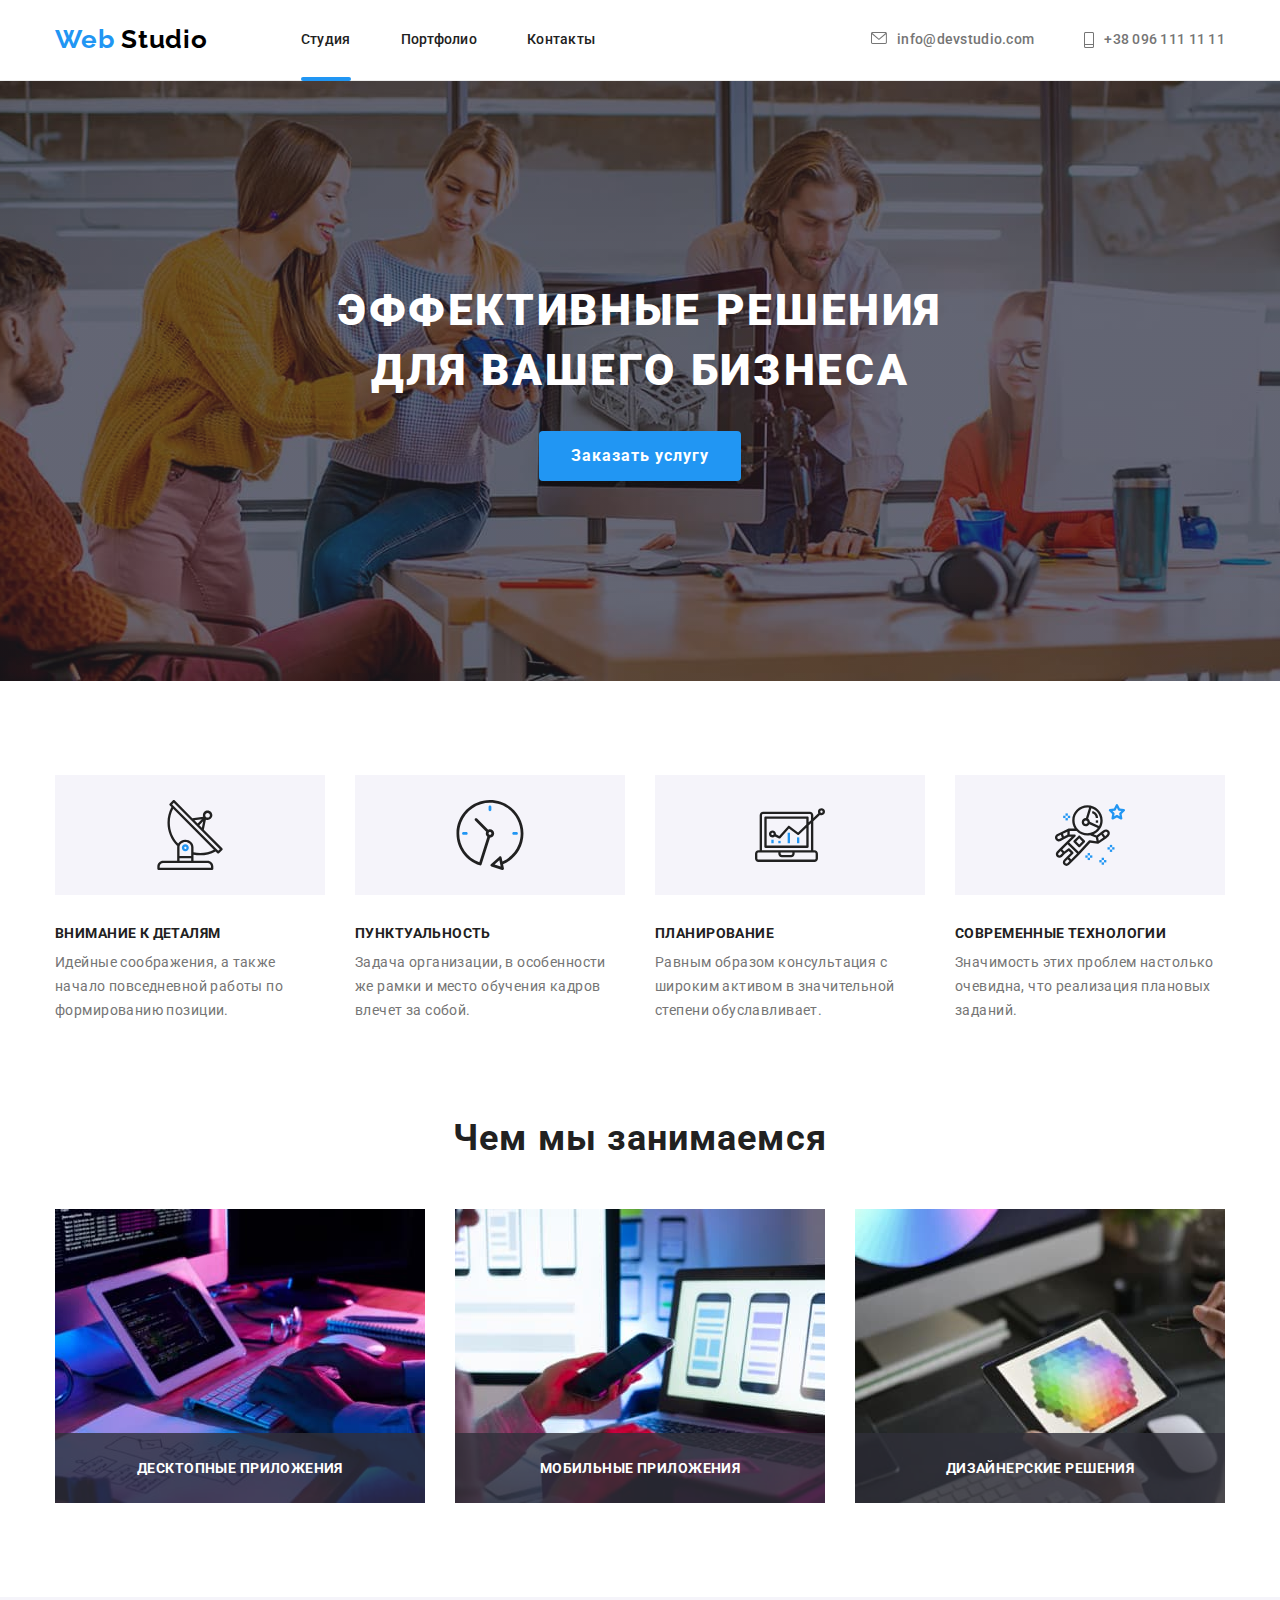
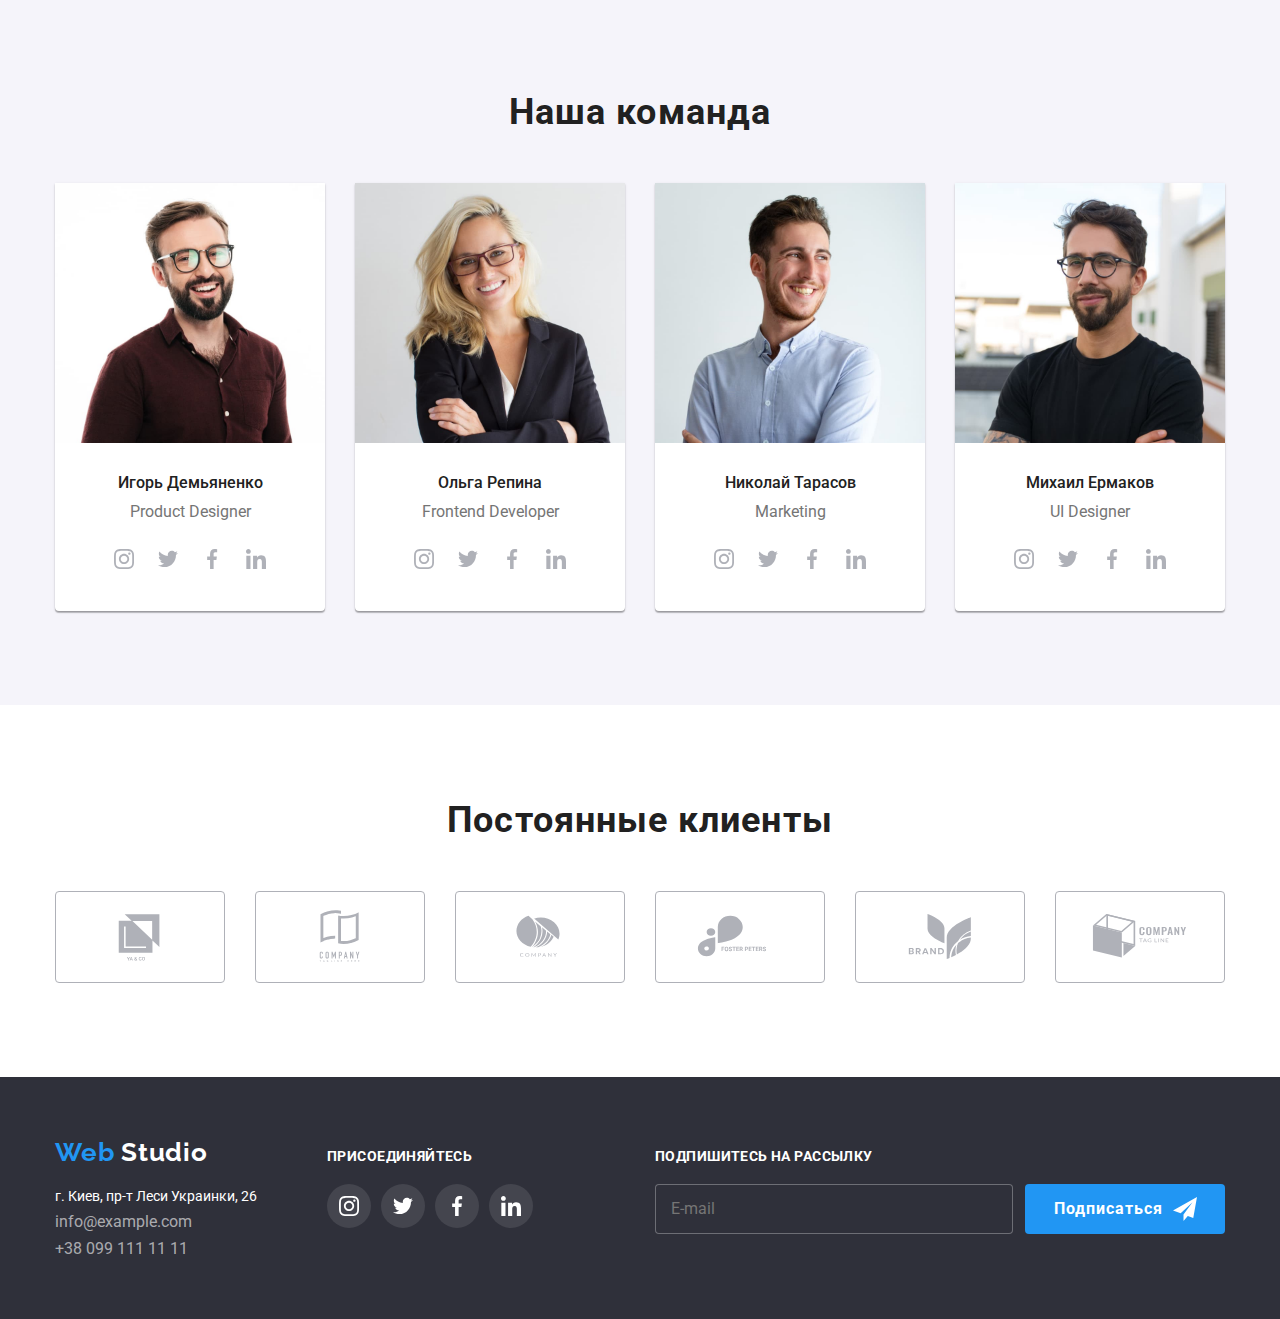
==== index.html @ 34ebeaf6 "Изменяет названия классов по БЕМ" ====
<!DOCTYPE html>
<html lang="ru">
  <head>
    <meta charset="UTF-8" />
    <meta http-equiv="X-UA-Compatible" content="IE=edge" />
    <meta name="viewport" content="width=device-width, initial-scale=1.0" />
    <title>Веб-студия</title>
    <link rel="preconnect" href="https://fonts.gstatic.com" />
    <link
      href="https://fonts.googleapis.com/css2?family=Raleway:wght@700&family=Roboto:wght@400;500;700;900&display=swap"
      rel="stylesheet"
    />
    <link
      rel="stylesheet"
      href="https://cdnjs.cloudflare.com/ajax/libs/modern-normalize/1.0.0/modern-normalize.min.css"
    />

    <link rel="stylesheet" href="./css/style.css" />
  </head>
  <body>
    <!-- --------header---------- -->
    <header class="header-page">
      <div class="header-container container">
        <a href="./index.html" class="link logo header-page__logo">
          <span class="header-page__web">Web</span>
          Studio
        </a>

        <nav class="nav-page">
          <ul class="nav-page__list">
            <li class="nav-page__item">
              <a
                href="./index.html"
                class="link nav-page__link nav-page__link--current link"
              >
                Студия
              </a>
            </li>
            <li class="nav-page__item">
              <a href="./portfolio.html" class="link nav-page__link link">
                Портфолио
              </a>
            </li>
            <li class="nav-page__item">
              <a href="" class="link nav-page__link link">Контакты</a>
            </li>
          </ul>
        </nav>

        <!-- --------header contacts---------=------ -->
        <ul class="contacts-list">
          <li class="contacts-list__item">
            <a
              href="mailto:info@devstudio.com"
              class="link contacts-list__link link"
            >
              <svg class="contacts-list__icon" width="16" height="12">
                <use href="./img/sprite.svg#icon-mail"></use>
              </svg>
              info@devstudio.com
            </a>
          </li>
          <li class="contacts-list__item">
            <a href="tel:+380961111111" class="link contacts-list__link">
              <svg class="contacts-list__icon" width="10" height="16">
                <use href="./img/sprite.svg#icon-phone"></use>
              </svg>
              +38 096 111 11 11
            </a>
          </li>
        </ul>
      </div>
    </header>

    <main>
      <!-------------business solution--------------->

      <section class="overlay-section">
        <div class="overlay-container">
          <h1 class="overlay-title">
            Эффективные решения для вашего бизнеса
          </h1>
          <button data-modal-open type="button" class="overlay-button">
            Заказать услугу
          </button>
        </div>
      </section>

      <!-------------advantage------------------------>
      <section class="advantage-section">
        <div class="container">
          <h2 class="title visually-hidden">Наши особенности</h2>
          <ul class="advantage-list">
            <li class="advantage-list__item">
              <div class="advantage-icon">
                <svg class="advantage-icon__svg">
                  <use href="./img/sprite.svg#icon-antenna"></use>
                </svg>
              </div>
              <h3 class="advantage-list__title">Внимание к деталям</h3>
              <p class="advantage-list__description">
                Идейные соображения, а также начало повседневной работы по
                формированию позиции.
              </p>
            </li>

            <li class="advantage-list__item">
              <div class="advantage-icon">
                <svg class="advantage-icon__svg">
                  <use href="./img/sprite.svg#icon-clock"></use>
                </svg>
              </div>
              <h3 class="advantage-list__title">Пунктуальность</h3>
              <p class="advantage-list__description">
                Задача организации, в особенности же рамки и место обучения
                кадров влечет за собой.
              </p>
            </li>

            <li class="advantage-list__item">
              <div class="advantage-icon">
                <svg class="advantage-icon__svg">
                  <use href="./img/sprite.svg#icon-diagram"></use>
                </svg>
              </div>
              <h3 class="advantage-list__title">Планирование</h3>
              <p class="advantage-list__description">
                Равным образом консультация с широким активом в значительной
                степени обуславливает.
              </p>
            </li>

            <li class="advantage-list__item">
              <div class="advantage-icon">
                <svg class="advantage-icon__svg">
                  <use href="./img/sprite.svg#icon-astronaut"></use>
                </svg>
              </div>

              <h3 class="advantage-list__title">Современные технологии</h3>
              <p class="advantage-list__description">
                Значимость этих проблем настолько очевидна, что реализация
                плановых заданий.
              </p>
            </li>
          </ul>
        </div>
      </section>

      <!--------------what are we doing---------------->
      <section class="services-section">
        <div class="container">
          <h2 class="title">Чем мы занимаемся</h2>
          <ul class="services-list">
            <li class="services-list__item">
              <div class="develop">
                <img
                  src="./img/box1.jpg"
                  alt="Десктопные приложения"
                  width="370"
                  height="294"
                />
                <div class="develop-fon">
                  <p class="develop-fon__name">Десктопные приложения</p>
                </div>
              </div>
            </li>

            <li class="services-list__item">
              <div class="develop">
                <img
                  src="./img/box2.jpg"
                  alt="Мобильные приложения"
                  width="370"
                  height="294"
                />
                <div class="develop-fon">
                  <p class="develop-fon__name">Мобильные приложения</p>
                </div>
              </div>
            </li>

            <li class="services-list__item">
              <div class="develop">
                <img
                  src="./img/box3.jpg"
                  alt="Дизайнерские решения"
                  width="370"
                  height="294"
                />
                <div class="develop-fon">
                  <p class="develop-fon__name">Дизайнерские решения</p>
                </div>
              </div>
            </li>
          </ul>
        </div>
      </section>

      <!---------------our team------------------------->
      <section class="team-section">
        <div class="container">
          <h2 class="title">Наша команда</h2>
          <ul class="team-list">
            <li class="team-list__item">
              <img
                src="./img/team-img/img.jpg"
                alt="Игорь Демьяненко фото"
                width="270"
                height="260"
              />
              <div class="team-data">
                <h3 class="team-data__name">Игорь Демьяненко</h3>
                <p class="team-data__position">Product Designer</p>

                <ul class="social-list">
                  <li class="social-list__item">
                    <a
                      href=""
                      class="social-list__link social-list__link--light"
                    >
                      <svg class="social-list__svg" width="20" height="20">
                        <use href="./img/sprite.svg#icon-instagram"></use>
                      </svg>
                    </a>
                  </li>

                  <li class="social-list__item">
                    <a
                      href=""
                      class="social-list__link social-list__link--light"
                    >
                      <svg class="social-list__svg" width="20" height="20">
                        <use href="./img/sprite.svg#icon-twitter"></use>
                      </svg>
                    </a>
                  </li>

                  <li class="social-list__item">
                    <a
                      href=""
                      class="social-list__link social-list__link--light"
                    >
                      <svg class="social-list__svg" width="20" height="20">
                        <use href="./img/sprite.svg#icon-facebook"></use>
                      </svg>
                    </a>
                  </li>

                  <li class="social-list__item">
                    <a
                      href=""
                      class="social-list__link social-list__link--light"
                    >
                      <svg class="social-list__svg" width="20" height="20">
                        <use href="./img/sprite.svg#icon-linkedin"></use>
                      </svg>
                    </a>
                  </li>
                </ul>
              </div>
            </li>
            <li class="team-list__item">
              <img
                src="./img/team-img/img1.jpg"
                alt="Ольга Репина фото"
                width="270"
                height="260"
              />
              <div class="team-data">
                <h3 class="team-data__name">Ольга Репина</h3>
                <p class="team-data__position">Frontend Developer</p>
                <ul class="social-list">
                  <li class="social-list__item">
                    <a
                      href=""
                      class="social-list__link social-list__link--light"
                    >
                      <svg class="social-list__svg" width="20" height="20">
                        <use href="./img/sprite.svg#icon-instagram"></use>
                      </svg>
                    </a>
                  </li>

                  <li class="social-list__item">
                    <a
                      href=""
                      class="social-list__link social-list__link--light"
                    >
                      <svg class="social-list__svg" width="20" height="20">
                        <use href="./img/sprite.svg#icon-twitter"></use>
                      </svg>
                    </a>
                  </li>

                  <li class="social-list__item">
                    <a
                      href=""
                      class="social-list__link social-list__link--light"
                    >
                      <svg class="social-list__svg" width="20" height="20">
                        <use href="./img/sprite.svg#icon-facebook"></use>
                      </svg>
                    </a>
                  </li>

                  <li class="social-list__item">
                    <a
                      href=""
                      class="social-list__link social-list__link--light"
                    >
                      <svg class="social-list__svg" width="20" height="20">
                        <use href="./img/sprite.svg#icon-linkedin"></use>
                      </svg>
                    </a>
                  </li>
                </ul>
              </div>
            </li>
            <li class="team-list__item">
              <img
                src="./img/team-img/img2.jpg"
                alt="Николай Тарасов фото"
                width="270"
                height="260"
              />
              <div class="team-data">
                <h3 class="team-data__name">Николай Тарасов</h3>
                <p class="team-data__position">Marketing</p>
                <ul class="social-list">
                  <li class="social-list__item">
                    <a
                      href=""
                      class="social-list__link social-list__link--light"
                    >
                      <svg class="social-list__svg" width="20" height="20">
                        <use href="./img/sprite.svg#icon-instagram"></use>
                      </svg>
                    </a>
                  </li>

                  <li class="social-list__item">
                    <a
                      href=""
                      class="social-list__link social-list__link--light"
                    >
                      <svg class="social-list__svg" width="20" height="20">
                        <use href="./img/sprite.svg#icon-twitter"></use>
                      </svg>
                    </a>
                  </li>

                  <li class="social-list__item">
                    <a
                      href=""
                      class="social-list__link social-list__link--light"
                    >
                      <svg class="social-list__svg" width="20" height="20">
                        <use href="./img/sprite.svg#icon-facebook"></use>
                      </svg>
                    </a>
                  </li>

                  <li class="social-list__item">
                    <a
                      href=""
                      class="social-list__link social-list__link--light"
                    >
                      <svg class="social-list__svg" width="20" height="20">
                        <use href="./img/sprite.svg#icon-linkedin"></use>
                      </svg>
                    </a>
                  </li>
                </ul>
              </div>
            </li>
            <li class="team-list__item">
              <img
                src="./img/team-img/img3.jpg"
                alt="Михаил Ермаков фото"
                width="270"
                height="260"
              />
              <div class="team-data">
                <h3 class="team-data__name">Михаил Ермаков</h3>
                <p class="team-data__position">UI Designer</p>
                <ul class="social-list">
                  <li class="social-list__item">
                    <a
                      href=""
                      class="social-list__link social-list__link--light"
                    >
                      <svg class="social-list__svg" width="20" height="20">
                        <use href="./img/sprite.svg#icon-instagram"></use>
                      </svg>
                    </a>
                  </li>

                  <li class="social-list__item">
                    <a
                      href=""
                      class="social-list__link social-list__link--light"
                    >
                      <svg class="social-list__svg" width="20" height="20">
                        <use href="./img/sprite.svg#icon-twitter"></use>
                      </svg>
                    </a>
                  </li>

                  <li class="social-list__item">
                    <a
                      href=""
                      class="social-list__link social-list__link--light"
                    >
                      <svg class="social-list__svg" width="20" height="20">
                        <use href="./img/sprite.svg#icon-facebook"></use>
                      </svg>
                    </a>
                  </li>

                  <li class="social-list__item">
                    <a
                      href=""
                      class="social-list__link social-list__link--light"
                    >
                      <svg class="social-list__svg" width="20" height="20">
                        <use href="./img/sprite.svg#icon-linkedin"></use>
                      </svg>
                    </a>
                  </li>
                </ul>
              </div>
            </li>
          </ul>
        </div>
      </section>

      <!-- ----------clients-------------- -->

      <section class="clients-section">
        <h2 class="title">Постоянные клиенты</h2>
        <div class="container">
          <ul class="clients-list">
            <li class="clients-list__item">
              <a href="" class="clients-list__link">
                <svg class="clients-list__svg">
                  <use
                    href="./img/sprite.svg#icon-logo1"
                    width="106"
                    height="60"
                  ></use>
                </svg>
              </a>
            </li>

            <li class="clients-list__item">
              <a href="" class="clients-list__link">
                <svg class="clients-list__svg">
                  <use
                    href="./img/sprite.svg#icon-logo2"
                    width="106"
                    height="60"
                  ></use>
                </svg>
              </a>
            </li>

            <li class="clients-list__item">
              <a href="" class="clients-list__link">
                <svg class="clients-list__svg">
                  <use
                    href="./img/sprite.svg#icon-logo3"
                    width="106"
                    height="60"
                  ></use>
                </svg>
              </a>
            </li>

            <li class="clients-list__item">
              <a href="" class="clients-list__link">
                <svg class="clients-list__svg">
                  <use
                    href="./img/sprite.svg#icon-logo4"
                    width="106"
                    height="60"
                  ></use>
                </svg>
              </a>
            </li>

            <li class="clients-list__item">
              <a href="" class="clients-list__link">
                <svg class="clients-list__svg">
                  <use
                    href="./img/sprite.svg#icon-logo5"
                    width="106"
                    height="60"
                  ></use>
                </svg>
              </a>
            </li>

            <li class="clients-list__item">
              <a href="" class="clients-list__link">
                <svg class="clients-list__svg">
                  <use
                    href="./img/sprite.svg#icon-logo6"
                    width="106"
                    height="60"
                  ></use>
                </svg>
              </a>
            </li>
          </ul>
        </div>
      </section>
    </main>

    <!------------------footer------------------------->
    <footer class="footer-section">
      <div class="container footer-container">
        <div class="footer-contacts">
          <a href="./index.html" class="link logo-footer">
            <span class="logo-footer__web">Web</span>
            Studio
          </a>

          <address>
            <ul class="address-list">
              <li class="address-list__item">
                <a href="" class="link address">
                  г. Киев, пр-т Леси Украинки, 26
                </a>
              </li>
              <li class="address-list__item">
                <a
                  href="mailto:info@example.com "
                  class="address-list__link link"
                >
                  info@example.com
                </a>
              </li>
              <li class="address-list__item">
                <a href="tel:+380991111111" class="address-list__link link">
                  +38 099 111 11 11
                </a>
              </li>
            </ul>
          </address>
        </div>

        <div class="join-form">
          <p class="join-form__title">Присоединяйтесь</p>

          <ul class="social-list">
            <li class="social-list__item social-list__item--footer">
              <a href="" class="social-list__link social-list_link--dark">
                <svg
                  class="social-list__svg social-list__svg--dark"
                  width="20"
                  height="20"
                >
                  <use href="./img/sprite.svg#icon-instagram"></use>
                </svg>
              </a>
            </li>

            <li class="social-list__item social-list__item--footer">
              <a href="" class="social-list__link social-list_link--dark">
                <svg
                  class="social-list__svg social-list__svg--dark"
                  width="20"
                  height="20"
                >
                  <use href="./img/sprite.svg#icon-twitter"></use>
                </svg>
              </a>
            </li>

            <li class="social-list__item social-list__item--footer">
              <a href="" class="social-list__link social-list_link--dark">
                <svg
                  class="social-list__svg social-list__svg--dark"
                  width="20"
                  height="20"
                >
                  <use href="./img/sprite.svg#icon-facebook"></use>
                </svg>
              </a>
            </li>

            <li class="social-list__item social-list__item--footer">
              <a href="" class="social-list__link social-list_link--dark">
                <svg
                  class="social-list__svg social-list__svg--dark"
                  width="20"
                  height="20"
                >
                  <use href="./img/sprite.svg#icon-linkedin"></use>
                </svg>
              </a>
            </li>
          </ul>
        </div>

        <div class="subscribe-form">
          <p class="subscribe-form__title">Подпишитесь на рассылку</p>
          <form>
            <div class="subscribe-mail">
              <input
                class="subscribe-mail__input"
                type="email"
                name="mail"
                id="mail"
                placeholder="E-mail"
              />
              <label for="mail"></label>

              <button type="submit" class="subscribe-button">
                Подписаться

                <svg class="subscribe-button__svg" width="24" height="24">
                  <use href="./img/sprite.svg#icon-send"></use>
                </svg>
              </button>
            </div>
          </form>
        </div>
      </div>
    </footer>

    <div data-modal class="backdrop is-hidden">
      <div class="modal">
        <button data-modal-close type="button" class="modal-close-button">
          <svg class="modal-close-icon" width="18px" height="18px">
            <use href="./img/sprite.svg#icon-close-modal"></use>
          </svg>
        </button>

        <div class="modal-form-data">
          <p class="modal-form-title">
            Оставьте свои данные, мы вам перезвоним
          </p>
          <form class="modal-form">
            <div class="modal-form-group">
              <label for="name">Имя</label>
              <input class="modal-entry" type="text" name="name" id="name" />
              <svg class="modal-form-icon" width="12" height="12">
                <use href="./img/sprite.svg#icon-person-modal"></use>
              </svg>
            </div>

            <div class="modal-form-group">
              <label for="name">Телефон</label>
              <input class="modal-entry" type="tel" name="tel" id="tel" />
              <svg class="modal-form-icon" width="13" height="13">
                <use href="./img/sprite.svg#icon-phone-modal"></use>
              </svg>
            </div>

            <div class="modal-form-group">
              <label for="email">Почта</label>
              <input class="modal-entry" type="email" name="email" id="email" />
              <svg class="modal-form-icon" width="15" height="12">
                <use href="./img/sprite.svg#icon-email-modal"></use>
              </svg>
            </div>

            <div class="modal-form-group form-comment">
              <label for="comment">Комментарий</label>
              <textarea
                class="user-comment"
                name="comment"
                id="comment"
                rows="10"
                placeholder="Введите текст"
              ></textarea>
            </div>

            <label class="agreement">
              <input
                class="visually-hidden modal-checkbox-input"
                type="checkbox"
                name="agreement"
              />
              <svg class="checkbox-icon" width="16" height="15">
                <use href="./img/sprite.svg#icon-check"></use>
              </svg>

              <span class="agreement-label">
                Соглашаюсь с рассылкой и принимаю
              </span>
              <a class="agreement-link link" href="">Условия договора</a>
            </label>

            <div class="modal-btn-submit">
              <button type="submit" class="modal-form-btn">Отправить</button>
            </div>
          </form>
        </div>
      </div>
    </div>

    <script src="./js/modal.js"></script>
  </body>
</html>
---- css/style.css ----
:root {
  --title-text-color: #212121;
  --white-color: #ffffff;
  --main-text-color: #757575;
  --accent-color: #2196f3;
  --main-font-family: 'Roboto', sans-serif;
  --main-font-style: normal;
  --accent-font-family: 'Raleway', 'Arial', 'Helvetica', sans-serif;
  --footer-contacts-color: rgba(255, 255, 255, 0.6);
  --color-button-list-btn: #f5f4fa;
  --dark-background-color: #188ce8;
  --background-color-fon: #2f303a;
  --light-color-fon: #f5f4fa;
  --main-logo-color: #000000;
  --card-border-color: #eeeeee;
  --bcg-color-projects-wrapper: rgba(33, 150, 243, 0, 9);
  --color-projects-wrapper: rgba(255, 255, 255, 1);
  --overlay-color: rgba(33, 150, 243, 0.9);

  --icon-fill: #afb1b8;
  --icon-dark-theme: rgba(255, 255, 255, 0.1);

  --transition-duration: 250ms;
  --transition-timing-function: cubic-bezier(0.4, 0, 0.2, 1);
}

/* общие стили */

*,
::before,
::after {
  box-sizing: border-box;
  margin: 0;
  padding: 0;
}

body {
  font-family: var(--main-font-family);
  font-style: var(--main-font-style);
  color: var(--main-text-color);
}

ul {
  list-style: none;
  margin-top: 0;
  margin-bottom: 0;
}

.link {
  text-decoration: none;
  color: inherit;

  transition-property: color;
  transition-duration: var(--transition-duration);
  transition-timing-function: var(--transition-timing-function);
}

a,
img,
header {
  display: block;
}

h1,
h2,
h3,
h4,
h5,
h6,
p {
  margin-top: 0;
  margin-bottom: 0;
}

.container {
  width: 1200px;
  height: auto;
  padding: 0 15px;
  margin-left: auto;
  margin-right: auto;
}

.visually-hidden {
  position: absolute;
  clip: rect(0 0 0 0);
  width: 1px;
  height: 1px;
  margin: -1px;
}

/* header */
.header-container {
  display: flex;
  align-items: center;
}

.header-page {
  border-bottom: 1px solid #ececec;
}

/* logo  */

.logo,
.logo-footer {
  font-family: var(--accent-font-family);
  color: var(--main-logo-color);
  font-weight: 700;
  font-size: 26px;
  line-height: 1.192;
  letter-spacing: 0.03em;
}

.header-page__logo {
  padding-top: 24px;
  padding-bottom: 25px;
  margin-right: 93px;
}

.nav-page__list,
.contacts-list {
  display: flex;
  align-items: center;

  font-weight: 500;
  font-size: 14px;
  line-height: 1.14;
  letter-spacing: 0.02em;

  margin-left: auto;
}

.nav-page__link,
.contacts-list__link {
  padding-top: 32px;
  padding-bottom: 32px;
}

.nav-page__link {
  position: relative;
  color: var(--title-text-color);

  transition: color var(--transition-duration) var(--transition-timing-function);
}

.nav-page__item:not(:last-child) {
  margin-right: 50px;
}

.nav-page__link--current::after {
  position: absolute;
  bottom: -1px;
  left: 0;

  content: '';
  width: 100%;
  height: 4px;
  border-radius: 2px;
  background-color: var(--accent-color);

  transition-property: transform;
  transition-timing-function: var(--transition-timing-function);
  transition-duration: var(--transition-duration);
}

.nav-page__item:hover .nav-page__link,
.nav-page__item:focus .nav-page__link,
.nav-page__item:active .nav-page__link,
.contacts-list__item:hover,
.contacts-list__item:focus,
.contacts-list__item:active {
  color: var(--accent-color);
}

.contacts-list {
  color: var(--main-text-color);

  display: flex;
  margin-left: auto;
  align-items: center;
  padding-left: 0px;
}

.contacts-list__item:not(:last-child) {
  margin-right: 50px;
}

.contacts-list__link {
  position: relative;
  display: flex;
  text-align: center;
}

.contacts-list__icon {
  align-items: center;
  fill: var(--main-text-color);
  margin-right: 10px;

  transition: fill var(--transition-duration) var(--transition-timing-function);
}

.contacts-list__link:hover,
.contacts-list__link:focus {
  color: var(--accent-color);
}

.contacts-list__link:hover .contacts-list__icon,
.contacts-list__link:focus .contacts-list__icon {
  fill: currentColor;
}
/* html */
/* overlay */
.overlay-section {
  max-width: 1600px;
  height: 600px;

  background-repeat: no-repeat;
  background-position: center;
  background-size: cover;
  background-image: linear-gradient(
      rgba(47, 48, 58, 0.4),
      rgba(47, 48, 58, 0.4)
    ),
    url(../img/overlay-fon.jpg);
  background-color: var(--background-color-fon);

  margin-left: auto;
  margin-right: auto;
  padding-top: 200px;
  padding-bottom: 200px;
  text-align: center;
}

.overlay-title {
  color: var(--white-color);
  font-weight: 900;
  font-size: 44px;
  line-height: 1.363;
  letter-spacing: 0.06em;
  text-transform: uppercase;
  margin-bottom: 30px;
  vertical-align: inherit;
  width: 696px;
  margin-left: auto;
  margin-right: auto;
}

.overlay-button {
  display: inline-block;
  font-family: inherit;
  font-weight: 700;
  font-size: 16px;
  line-height: 1.875;
  text-align: center;
  letter-spacing: 0.06em;
  color: var(--white-color);
  background-color: var(--accent-color);
  cursor: pointer;
  border: none;
  border-radius: 4px;
  box-shadow: 0px 4px 4px rgba(0, 0, 0, 0.15);
  padding: 10px 32px;

  transition-property: background-color;
  transition-duration: var(--transition-duration);
  transition-timing-function: var(--transition-timing-function);
}

.overlay-button:hover,
.overlay-button:focus,
.overlay-button:active {
  background-color: var(--dark-background-color);
}

/* advantage */
.advantage-section {
  padding-top: 94px;
  padding-bottom: 94px;
}

.advantage-list {
  display: flex;
  justify-content: space-around;
  padding-left: 0;
  margin-top: 0;
  margin-bottom: 0;
}

.advantage-list__item {
  width: 270px;
}

.advantage-list__item:not(:last-child) {
  margin-right: 30px;
}

.title,
.advantage-list__title {
  color: var(--title-text-color);
  font-weight: bold;
  letter-spacing: 0.03em;
  margin-top: 0;
}

.title {
  font-size: 36px;
  line-height: 1.167;
  text-align: center;
  margin-bottom: 50px;
}

.advantage-list__title {
  font-size: 14px;
  line-height: 1.142;
  text-transform: uppercase;
  margin-bottom: 10px;
}

.advantage-list__description {
  color: var(--main-text-color);
  font-size: 14px;
  line-height: 1.714;
  letter-spacing: 0.03em;
  margin-top: 0;
  margin-bottom: 0;
}

.advantage-icon {
  display: flex;
  justify-content: center;
  align-items: center;
  width: 270px;
  height: 120px;
  margin-bottom: 30px;
  background-color: var(--light-color-fon);
}

.advantage-icon__svg {
  display: block;
  width: 70px;
  height: 70px;
}

/* what are we doing */

.services-section {
  padding-bottom: 94px;
}

.services-list {
  display: flex;
  margin-top: 0;
  margin-bottom: 0;
  padding-left: 0;
}

.services-list__item:not(:last-child) {
  margin-right: 30px;
}

.develop {
  position: relative;
}

.develop-fon {
  position: absolute;
  bottom: 0;
  width: 100%;
  height: 70px;
  background-color: rgba(47, 48, 58, 0.8);
}

.develop-fon__name {
  position: absolute;
  top: 50%;
  transform: translateY(-50%);

  width: 100%;

  font-weight: 700;
  font-size: 14px;
  line-height: 1.143;
  text-align: center;
  letter-spacing: 0.03em;
  text-transform: uppercase;

  color: var(--white-color);
}

/* our team */
.team-section {
  padding-top: 94px;
  padding-bottom: 94px;
  background: var(--light-color-fon);
}

.team-list {
  display: flex;
  margin-top: 0;
  margin-bottom: 0;
  padding-left: 0;
}

.team-list__item {
  background: #ffffff;
  /* material shadow v1 */

  box-shadow: 0px 1px 3px rgba(0, 0, 0, 0.12), 0px 1px 1px rgba(0, 0, 0, 0.14),
    0px 2px 1px rgba(0, 0, 0, 0.2);
  border-radius: 0px 0px 4px 4px;
}

.team-list__item:not(:last-child) {
  margin-right: 30px;
}

.team-data {
  padding: 30px;
  text-align: center;
}

.team-data__name,
.team-data__position {
  font-size: 16px;
  line-height: 1.188;
}

.team-data__name {
  color: var(--title-text-color);
  font-weight: 500;
  margin-bottom: 10px;
}
.team-data__position {
  margin-bottom: 16px;
}

.social-list {
  display: flex;
  justify-content: center;
}

.social-list__link {
  display: flex;
  justify-content: center;
  align-items: center;
  width: 44px;
  height: 44px;
  border-radius: 50%;

  transition: background-color var(--transition-duration)
    var(--transition-timing-function);
}

.social-list__svg {
  fill: var(--icon-fill);

  transition: fill var(--transition-duration) var(--transition-timing-function);
}

.social-list__link:hover,
.social-list__link:focus {
  background-color: var(--accent-color);
}

.social-list__link--light,
.social-list_link--dark {
  transition: background-color var(--transition-duration)
    var(--transition-timing-function);
}
.social-list__link--light:hover .social-list__svg,
.social-list__link--light:focus .social-list__svg {
  fill: var(--white-color);
}

/* clients */

.clients-section {
  padding-top: 94px;
  padding-bottom: 94px;
}
.clients-list {
  display: flex;
  justify-content: center;
}

.clients-list__item:not(:last-child) {
  margin-right: 30px;
}

.clients-list__link {
  display: flex;
  justify-content: center;
  align-items: center;
  width: 170px;
  height: 92px;
  border: 1px solid var(--icon-fill);
  border-radius: 4px;

  transition: border var(--transition-duration)
    var(--transition-timing-function);
}

.clients-list__link:hover,
.clients-list__link:focus {
  border: 1px solid var(--accent-color);
}

.clients-list__link:hover .clients-list__svg,
.clients-list__link:focus .clients-list__svg {
  fill: var(--accent-color);
}

.clients-list__svg {
  fill: var(--icon-fill);
  width: 106px;
  height: 60px;

  transition: fill var(--transition-duration) var(--transition-timing-function);
}

/* footer */

.footer-section {
  background: var(--background-color-fon);
  padding-top: 60px;
  padding-bottom: 60px;
}
.footer-container {
  display: flex;
  align-items: baseline;
}

.logo-footer {
  display: block;
  color: var(--white-color);
  margin-bottom: 20px;
}

.header-page__web,
.logo-footer__web {
  color: var(--accent-color);
}
.footer-contacts {
  margin-right: 70px;
}

.address {
  color: var(--white-color);
  font-size: 14px;
}

.address-list {
  padding-left: 0;
}
.address-list__item {
  display: block;
  font-style: normal;
  color: var(--white-color);

  transition: color var(--transition-duration) var(--transition-timing-function);
}

.address-list__item:not(:last-child) {
  margin-bottom: 9px;
}

.address-list__link {
  color: rgba(255, 255, 255, 0.6);
}

.address-list__item a:hover,
.address-list__item a:focus {
  color: var(--accent-color);
}

.social-list__item--footer:not(:last-child) {
  margin-right: 10px;
}

.social-list__svg--dark {
  fill: var(--white-color);
}

.social-list_link--dark {
  background-color: var(--icon-dark-theme);
}

.join-form__title,
.subscribe-form__title {
  color: var(--white-color);
  font-size: 14px;
  font-weight: 700;
  line-height: 1.143;
  letter-spacing: 0.03em;
  text-transform: uppercase;
  margin-bottom: 20px;
}

.subscribe-form {
  margin-left: auto;
}

.subscribe-mail {
  display: flex;
}

.subscribe-mail__input {
  width: 358px;
  height: 50px;

  padding-left: 15px;
  background-color: rgba(47, 48, 58, 1);
  border-radius: 4px;
  border: 1px solid rgba(255, 255, 255, 0.3);
  color: var(--light-color-fon);
}

.subscribe-mail__input:hover,
.subscribe-mail__input:focus,
.subscribe-mail__input:active {
  border: 1px solid var(--accent-color);
  outline: none;
}

.subscribe-mail__input::placeholder {
  color: var(--main-text-color);
}

.subscribe-button {
  display: flex;
  align-items: center;
  width: 200px;
  height: 50px;
  background-color: var(--accent-color);
  border-radius: 4px;

  color: rgba(255, 255, 255, 1);
  font-family: inherit;
  font-weight: 700;
  font-size: 16px;
  line-height: 1.6;
  text-align: center;
  letter-spacing: 0.06em;
  border: none;
  cursor: pointer;

  padding-top: 10px;
  padding-right: 28px;
  padding-bottom: 10px;
  padding-left: 29px;
  margin-left: 12px;

  transition: background-color var(--transition-duration)
    var(--transition-timing-function);
}

.subscribe-button__svg {
  margin-left: 10px;
}

.subscribe-button:hover,
.subscribe-button:focus,
.modal-form-btn:hover,
.modal-form-btn:focus {
  background-color: var(--dark-background-color);
}

.backdrop {
  position: fixed;
  top: 0;
  left: 0;
  width: 100%;
  height: 100%;
  background-color: rgba(0, 0, 0, 0.2);

  transition: opacity var(--transition-duration)
      var(--transition-timing-function),
    pointer-events var(--transition-duration) var(--transition-timing-function),
    visibility var(--transition-duration) var(--transition-timing-function);
}

.backdrop.is-hidden {
  opacity: 0;
  pointer-events: none;
  visibility: hidden;
}

.backdrop.backdrop.is-hidden.modal {
  opacity: 0;
  transform: translate(-50%, -50%) scalex(0.8);
  visibility: hidden;
}

.modal {
  position: absolute;
  top: 50%;
  left: 50%;
  margin: auto;
  transform: translate(-50%, -50%);

  min-width: 528px;
  min-height: 581px;

  background-color: var(--white-color);

  transition: opacity var(--transition-duration)
      var(--transition-timing-function),
    transform var(--transition-duration) var(--transition-timing-function),
    visibility var(--transition-duration) var(--transition-timing-function);
}

.modal-close-button {
  position: absolute;
  top: 8px;
  right: 8px;
  display: flex;
  justify-content: center;
  align-items: center;

  width: 30px;
  height: 30px;
  border-radius: 50%;
  border: 1px solid rgba(0, 0, 0, 0.1);
  background: var(--white-color);
  fill: rgba(0, 0, 0, 1);
  cursor: pointer;

  transition: border var(--transition-duration)
    var(--transition-timing-function);
}
.modal-close-icon {
  transition: fill var(--transition-duration) var(--transition-timing-function);
}

.modal-close-button:hover,
.modal-close-button:focus,
.modal-close-button:active {
  border: 1px solid var(--accent-color);
}

.modal-close-button:hover .modal-close-icon,
.modal-close-button:focus .modal-close-icon {
  fill: var(--accent-color);
}

/* portfolio */
.portfolio-section {
  padding-top: 94px;
  padding-bottom: 94px;
}
/*button-list*/

.button-list {
  display: flex;
  justify-content: center;
  margin-top: 0;
  margin-bottom: 50px;
}

.button-list__btn {
  font-weight: 500;
  font-size: 16px;
  font-family: inherit;

  line-height: 1.6325;
  text-align: center;
  letter-spacing: 0.03em;

  border-radius: 4px;
  cursor: pointer;
  background: none;
  padding: 6px 22px;
  border: none;
  background-color: var(--color-button-list-btn);

  transition: color var(--transition-duration) var(--transition-timing-function),
    background-color var(--transition-duration)
      var(--transition-timing-function),
    box-shadow var(--transition-duration) var(--transition-timing-function);
}

.button-list__item:not(:last-child) {
  margin-right: 8px;
}

.btn-main {
  background-color: var(--accent-color);
  color: var(--white-color);
  cursor: pointer;
}

.button-list__btn:hover,
.button-list__btn:focus,
.button-list__btn:active {
  color: var(--white-color);
  background: var(--dark-background-color);
  box-shadow: 0px 3px 1px rgba(0, 0, 0, 0.1), 0px 1px 2px rgba(0, 0, 0, 0.08),
    0px 2px 2px rgba(0, 0, 0, 0.12);
}

/* projects */

.projects-list {
  display: flex;
  flex-wrap: wrap;
  padding-left: 0;
}

.projects-list__item {
  border-bottom: 1px solid #eeeeee;
}
.projects-list__link {
  display: block;
  width: 370px;

  transition: box-shadow var(--transition-duration)
    var(--transition-timing-function);
}

.projects-list__link:hover,
.projects-list__link:focus {
  box-shadow: 0px 1px 1px rgba(0, 0, 0, 0.12), 0px 4px 4px rgba(0, 0, 0, 0.06),
    1px 4px 6px rgba(0, 0, 0, 0.16);
}

.projects-list__item:not(:nth-child(3n)) {
  margin-right: 30px;
}

.projects-list__item:not(:nth-last-child(-n + 3)) {
  margin-bottom: 30px;
}

.projects-data {
  padding: 20px 24px;
  border-bottom: 1px solid var(--card-border-color);
  border-right: 1px solid var(--card-border-color);
  border-left: 1px solid var(--card-border-color);
}

.projects-data__name {
  color: var(--title-text-color);
  font-size: 18px;
  line-height: 2;
  letter-spacing: 0.06em;
}

.projects-data__type {
  font-weight: normal;
  font-size: 16px;
  line-height: 1.875;
  letter-spacing: 0.03em;
}

.projects-wrapper {
  position: relative;
  overflow: hidden;
}

.overlay-description {
  position: absolute;
  top: 0;
  left: 0;
  transform: translateY(100%);
  overflow: auto;

  padding-top: 63px;
  padding-right: 24px;
  padding-bottom: 63px;
  padding-left: 24px;
  width: 100%;
  height: 100%;

  font-size: 18px;
  line-height: 1.56;
  letter-spacing: 0.03em;
  background: rgba(33, 150, 243, 0.9);
  color: var(--color-projects-wrapper);
  opacity: 0;

  transition: transform var(--transition-duration)
      var(--transition-timing-function),
    opacity var(--transition-duration) var(--transition-timing-function);
}

.projects-list__link:hover .overlay-description,
.projects-list__link:focus .overlay-description {
  transform: translateY(0);
  opacity: 1;
}

/* form */

.modal {
  padding: 40px;
}

.modal-form-data {
  width: 448px;
  margin-left: auto;
  margin-right: auto;
}

.modal-form-title {
  color: #212121;
  font-size: 20px;
  font-weight: 700;
  line-height: 1;
  align-items: center;
  letter-spacing: 0.03em;
  margin-bottom: 30px;
}

.modal-form-group {
  display: flex;
  flex-direction: column;
  position: relative;
  margin-bottom: 10px;
}

.modal-form-group.form-comment {
  margin-bottom: 20px;
}

.modal-form-group input {
  height: 40px;
  border-radius: 4px;
  border: 1px solid rgba(33, 33, 33, 0.2);
  padding-left: 42px;

  transition: border var(--transition-duration)
    var(--transition-timing-function);
}

.modal-form-group input:hover,
.modal-form-group input:focus,
.modal-form-group textarea:focus,
.modal-form-group textarea:hover {
  border: 1px solid var(--accent-color);
  outline: none;
}

.modal-form-group label {
  font-size: 12px;
  line-height: 1.17;
  letter-spacing: 0.01em;
  text-align: left;
  margin-bottom: 4px;
}

.user-comment {
  width: 100%;
  height: 120px;
  resize: none;
  padding-top: 12px;
  padding-right: 16px;
  padding-bottom: 12px;
  padding-left: 16px;

  border: 1px solid rgba(33, 33, 33, 0.2);
  border-radius: 4px;
}
.modal-form-group textarea::placeholder {
  color: rgba(117, 117, 117, 0.5);
}

.modal-form-icon {
  position: absolute;
  width: 18px;
  height: 18px;

  top: 50%;
  left: 12px;

  transition: fill var(--transition-duration) var(--transition-timing-function);
}

.modal-entry:hover + .modal-form-icon,
.modal-entry:focus + .modal-form-icon {
  fill: var(--accent-color);
}

.modal-form-btn {
  display: block;
  padding-top: 10px;
  padding-bottom: 10px;
  margin-left: auto;
  margin-right: auto;
  width: 200px;
  height: 50px;
  background-color: var(--accent-color);
  border-radius: 4px;
  box-shadow: 0px 4px 4px rgba(0, 0, 0, 0.15);

  color: rgba(255, 255, 255, 1);
  font-family: inherit;
  font-weight: 700;
  font-size: 16px;
  line-height: 1.6;
  text-align: center;
  letter-spacing: 0.06em;
  border: none;
  cursor: pointer;

  transition: background-color var(--transition-duration)
    var(--transition-timing-function);
}

.modal .checkbox-icon {
  display: inline-block;
  border: 2px solid var(--main-text-color);
  fill: var(--white-color);
  border-radius: 2px;
  margin-right: 10px;

  transition: border var(--transition-duration)
      var(--transition-timing-function),
    background-color var(--transition-duration)
      var(--transition-timing-function),
    transform var(--transition-duration) var(--transition-timing-function);
}

.modal .modal-checkbox-input:checked + .checkbox-icon {
  border: 0px solid var(--accent-color);
  background-color: var(--accent-color);
  border-color: var(--accent-color);
  transform: scale(1.5);
}

.agreement {
  display: flex;
  justify-content: center;
  align-items: center;
  margin-bottom: 30px;
  font-size: 14px;
  line-height: 1.71;
  letter-spacing: 0.03em;
  cursor: pointer;
}

.agreement-link {
  color: var(--accent-color);
  border-bottom: 1px solid var(--accent-color);
  font-size: 14px;
}
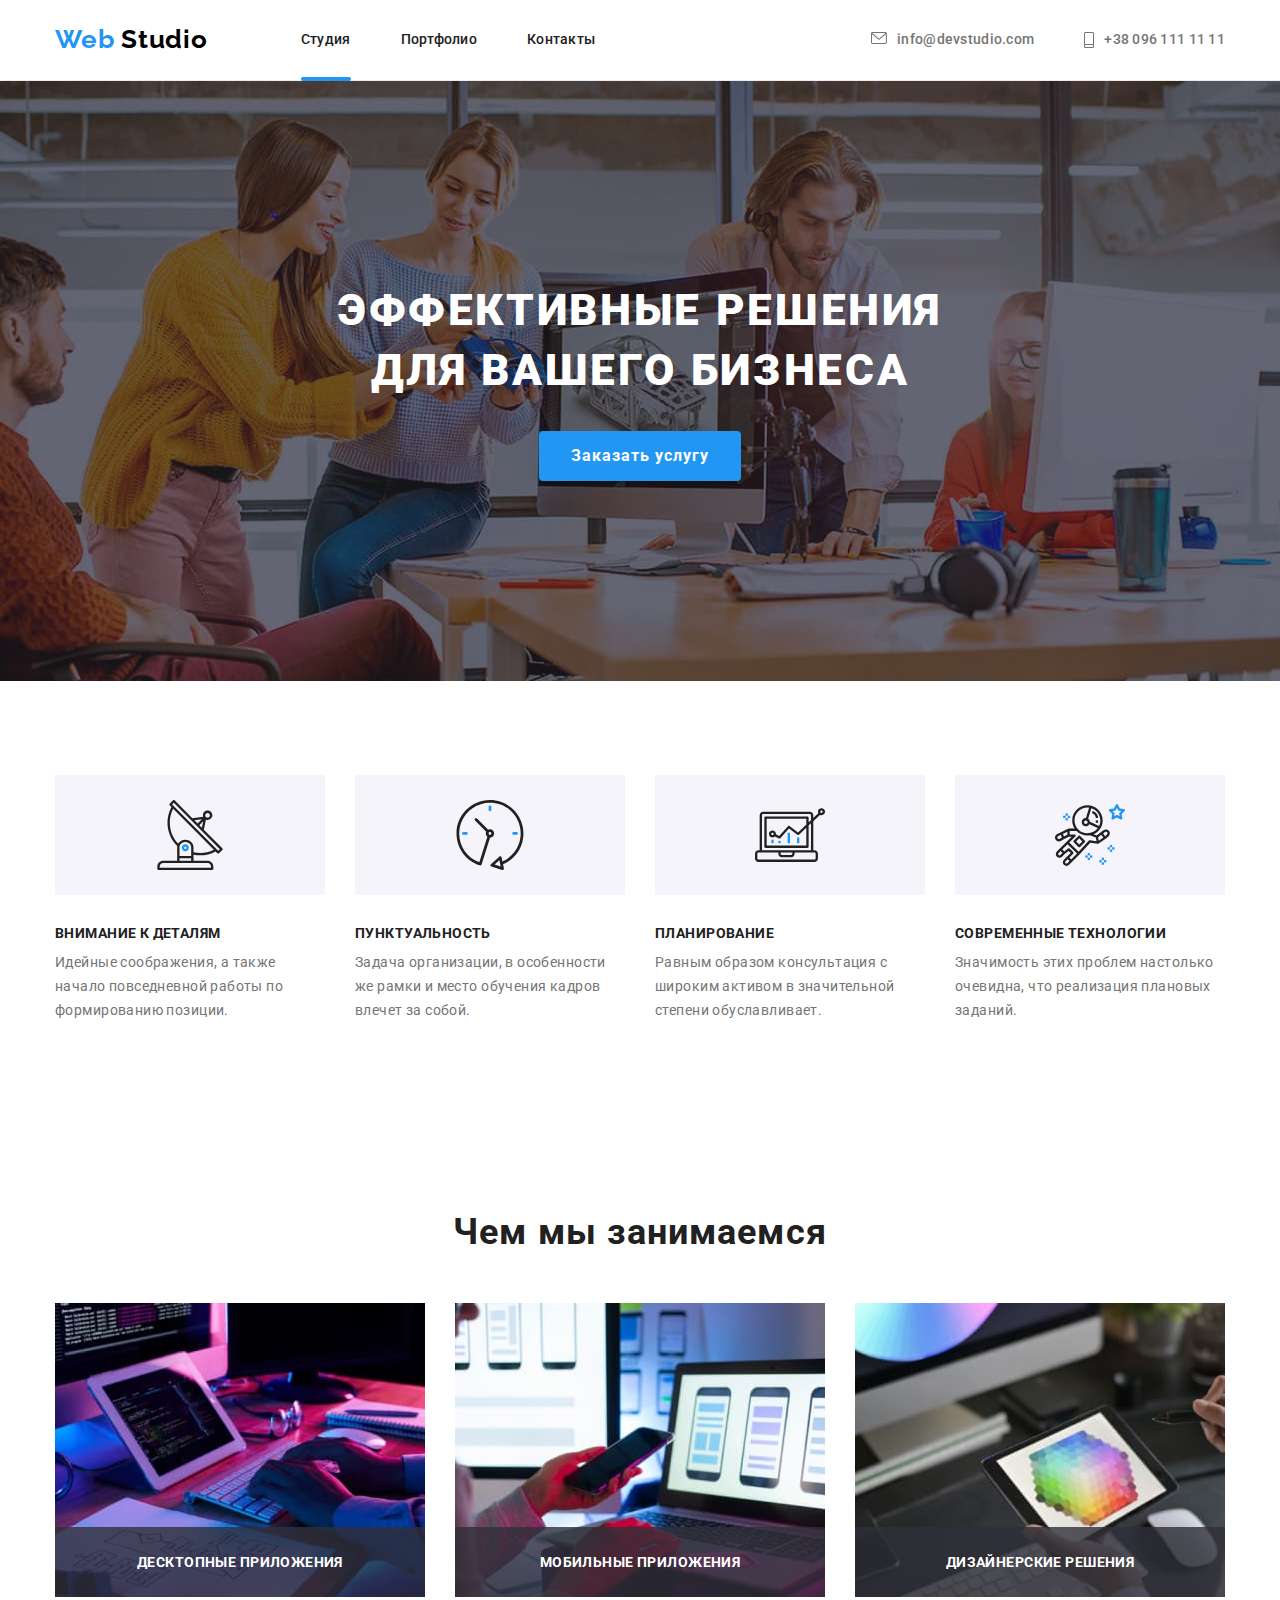
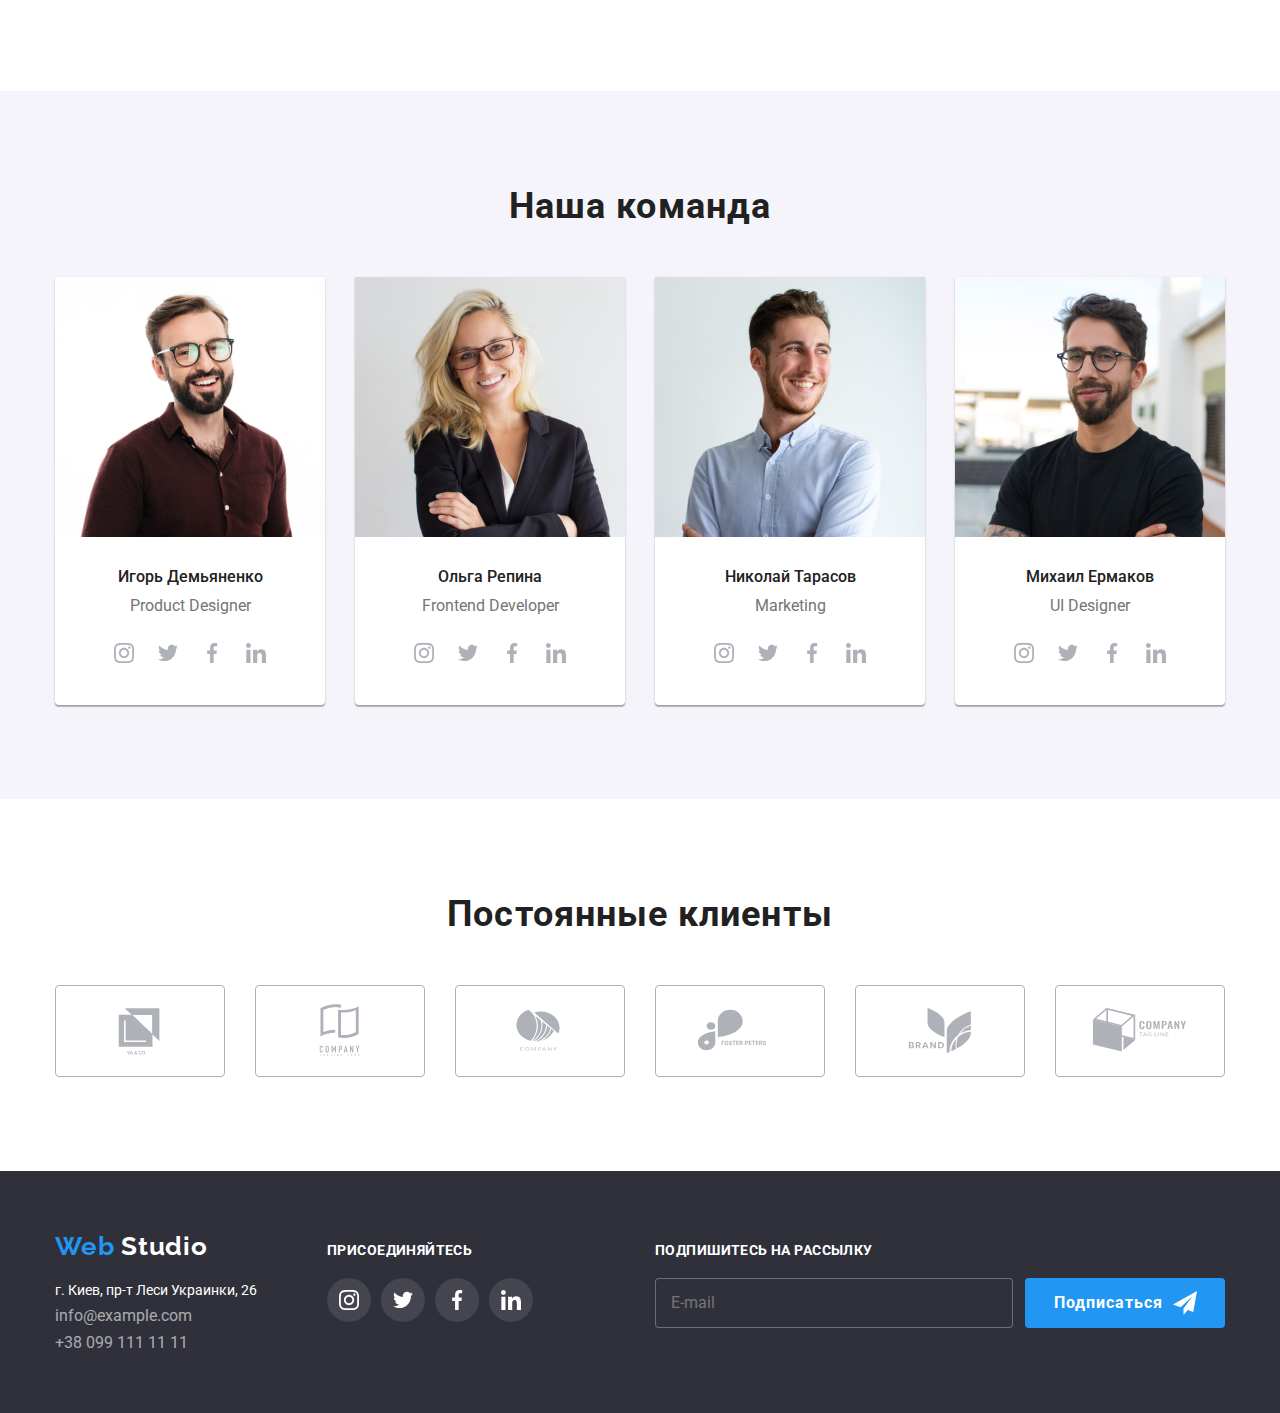
==== commit 580a9222: "подключение sass" ====
--- a/index.html
+++ b/index.html
@@ -15,7 +15,9 @@
       href="https://cdnjs.cloudflare.com/ajax/libs/modern-normalize/1.0.0/modern-normalize.min.css"
     />
 
-    <link rel="stylesheet" href="./css/style.css" />
+    <!-- link rel="stylesheet" href="./css/style.css" />< -->
+
+    <link rel="stylesheet" href="./css/main.min.css" />
   </head>
   <body>
     <!-- --------header---------- -->
--- a/css/main.min.css
+++ b/css/main.min.css
@@ -0,0 +1,2 @@
+:root{--title-text-color: #212121;--white-color: #ffffff;--main-text-color: #757575;--accent-color: #2196f3;--main-font-family: 'Roboto', sans-serif;--main-font-style: normal;--accent-font-family: 'Raleway', 'Arial', 'Helvetica', sans-serif;--footer-contacts-color: rgba(255, 255, 255, 0.6);--color-button-list-btn: #f5f4fa;--dark-background-color: #188ce8;--background-color-fon: #2f303a;--light-color-fon: #f5f4fa;--main-logo-color: #000000;--card-border-color: #eeeeee;--bcg-color-projects-wrapper: rgba(33, 150, 243, 0, 9);--color-projects-wrapper: rgba(255, 255, 255, 1);--overlay-color: rgba(33, 150, 243, 0.9);--icon-fill: #afb1b8;--icon-dark-theme: rgba(255, 255, 255, 0.1);--transition-duration: 250ms;--transition-timing-function: cubic-bezier(0.4, 0, 0.2, 1)}.visually-hidden{position:absolute;clip:rect(0 0 0 0);width:1px;height:1px;margin:-1px}h1,h2,h3,h4,h5,h6,p,button,ul,ol,li{margin-top:0;margin-bottom:0}ul{padding-left:0;list-style:none}img,a,b{display:block}.link{text-decoration:none;color:inherit;transition:color 250ms var(--timing-func)}body{font-family:var(--main-font-family);color:var(--main-text-color);font-style:var(--main-font-style)}section{padding-top:94px;padding-bottom:94px}.container{width:1200px;height:auto;padding:0 15px;margin:0 auto}.header{border-bottom-color:var(--hr-border-color);border-bottom-width:1px;border-bottom-style:solid}.header-container{display:flex;align-items:center}.header-page{border-bottom:1px solid #ececec}.overlay-section{max-width:1600px;height:600px;background-repeat:no-repeat;background-position:center;background-size:cover;background-image:linear-gradient(rgba(47,48,58,0.4), rgba(47,48,58,0.4)),url(../img/overlay-fon.jpg);background-color:var(--background-color-fon);margin-left:auto;margin-right:auto;padding-top:200px;padding-bottom:200px;text-align:center}.overlay-title{color:var(--white-color);font-weight:900;font-size:44px;line-height:1.363;letter-spacing:0.06em;text-transform:uppercase;margin-bottom:30px;vertical-align:inherit;width:696px;margin-left:auto;margin-right:auto}.overlay-button{display:inline-block;font-family:inherit;font-weight:700;font-size:16px;line-height:1.875;text-align:center;letter-spacing:0.06em;color:var(--white-color);background-color:var(--accent-color);cursor:pointer;border:none;border-radius:4px;box-shadow:0px 4px 4px rgba(0,0,0,0.15);padding:10px 32px;transition-property:background-color;transition-duration:var(--transition-duration);transition-timing-function:var(--transition-timing-function)}.overlay-button:hover,.overlay-button:focus,.overlay-button:active{background-color:var(--dark-background-color)}.advantage-section{padding-top:94px;padding-bottom:94px}.advantage-list{display:flex;justify-content:space-around;padding-left:0;margin-top:0;margin-bottom:0}.advantage-list__item{width:270px}.advantage-list__item:not(:last-child){margin-right:30px}.title,.advantage-list__title{color:var(--title-text-color);font-weight:bold;letter-spacing:0.03em;margin-top:0}.title{font-size:36px;line-height:1.167;text-align:center;margin-bottom:50px}.advantage-list__title{font-size:14px;line-height:1.142;text-transform:uppercase;margin-bottom:10px}.advantage-list__description{color:var(--main-text-color);font-size:14px;line-height:1.714;letter-spacing:0.03em;margin-top:0;margin-bottom:0}.advantage-icon{display:flex;justify-content:center;align-items:center;width:270px;height:120px;margin-bottom:30px;background-color:var(--light-color-fon)}.advantage-icon__svg{display:block;width:70px;height:70px}.services-section{padding-bottom:94px}.services-list{display:flex;margin-top:0;margin-bottom:0;padding-left:0}.services-list__item:not(:last-child){margin-right:30px}.develop{position:relative}.develop-fon{position:absolute;bottom:0;width:100%;height:70px;background-color:rgba(47,48,58,0.8)}.develop-fon__name{position:absolute;top:50%;transform:translateY(-50%);width:100%;font-weight:700;font-size:14px;line-height:1.143;text-align:center;letter-spacing:0.03em;text-transform:uppercase;color:var(--white-color)}.team-section{padding-top:94px;padding-bottom:94px;background:var(--light-color-fon)}.team-list{display:flex;margin-top:0;margin-bottom:0;padding-left:0}.team-list__item{background:#ffffff;box-shadow:0px 1px 3px rgba(0,0,0,0.12),0px 1px 1px rgba(0,0,0,0.14),0px 2px 1px rgba(0,0,0,0.2);border-radius:0px 0px 4px 4px}.team-list__item:not(:last-child){margin-right:30px}.team-data{padding:30px;text-align:center}.team-data__name,.team-data__position{font-size:16px;line-height:1.188}.team-data__name{color:var(--title-text-color);font-weight:500;margin-bottom:10px}.team-data__position{margin-bottom:16px}.social-list{display:flex;justify-content:center}.social-list__link{display:flex;justify-content:center;align-items:center;width:44px;height:44px;border-radius:50%;transition:background-color var(--transition-duration) var(--transition-timing-function)}.social-list__link:hover,.social-list__link:focus,.social-list__link:active{background-color:var(--accent-color)}.social-list__svg{fill:var(--icon-fill);transition:fill var(--transition-duration) var(--transition-timing-function)}.social-list__link--light,.social-list_link--dark{transition:background-color var(--transition-duration) var(--transition-timing-function)}.social-list__link--light:hover .social-list__svg,.social-list__link--light:focus .social-list__svg,.social-list_link--dark:hover .social-list__svg,.social-list_link--dark:focus .social-list__svg{fill:var(--white-color)}.clients-section{padding-top:94px;padding-bottom:94px}.clients-list{display:flex;justify-content:center}.clients-list__item:not(:last-child){margin-right:30px}.clients-list__link{display:flex;justify-content:center;align-items:center;width:170px;height:92px;border:1px solid var(--icon-fill);border-radius:4px;transition:border var(--transition-duration) var(--transition-timing-function)}.clients-list__link:hover,.clients-list__link:focus{border:1px solid var(--accent-color)}.clients-list__link:hover .clients-list__svg,.clients-list__link:focus .clients-list__svg{fill:var(--accent-color)}.clients-list__svg{fill:var(--icon-fill);width:106px;height:60px;transition:fill var(--transition-duration) var(--transition-timing-function)}.footer-section{background:var(--background-color-fon);padding-top:60px;padding-bottom:60px}.footer-container{display:flex;align-items:baseline}.logo-footer{display:block;color:var(--white-color);margin-bottom:20px}.header-page__web,.logo-footer__web{color:var(--accent-color)}.footer-contacts{margin-right:70px}.address{color:var(--white-color);font-size:14px}.address-list{padding-left:0}.address-list__item{display:block;font-style:normal;color:var(--white-color);transition:color var(--transition-duration) var(--transition-timing-function)}.address-list__item:not(:last-child){margin-bottom:9px}.address-list__link{color:rgba(255,255,255,0.6)}.address-list__item a:hover,.address-list__item a:focus,.address-list__item a:hover,.address-list__item a:focus{color:var(--accent-color)}.social-list__item--footer:not(:last-child){margin-right:10px}.social-list__svg--dark{fill:var(--white-color)}.social-list_link--dark{background-color:var(--icon-dark-theme)}.join-form__title,.subscribe-form__title{color:var(--white-color);font-size:14px;font-weight:700;line-height:1.143;letter-spacing:0.03em;text-transform:uppercase;margin-bottom:20px}.subscribe-form{margin-left:auto}.subscribe-mail{display:flex}.subscribe-mail__input{width:358px;height:50px;padding-left:15px;background-color:#2f303a;border-radius:4px;border:1px solid rgba(255,255,255,0.3);color:var(--light-color-fon)}.subscribe-mail__input:hover,.subscribe-mail__input:focus,.subscribe-mail__input:active{border:1px solid var(--accent-color);outline:none}.subscribe-mail__input::placeholder{color:var(--main-text-color)}.subscribe-button{display:flex;align-items:center;width:200px;height:50px;background-color:var(--accent-color);border-radius:4px;color:#fff;font-family:inherit;font-weight:700;font-size:16px;line-height:1.6;text-align:center;letter-spacing:0.06em;border:none;cursor:pointer;padding-top:10px;padding-right:28px;padding-bottom:10px;padding-left:29px;margin-left:12px;transition:background-color var(--transition-duration) var(--transition-timing-function)}.subscribe-button:hover,.subscribe-button:focus{background-color:var(--dark-background-color)}.subscribe-button__svg{margin-left:10px}.portfolio-section{padding-top:94px;padding-bottom:94px}.button-list{display:flex;justify-content:center;margin-top:0;margin-bottom:50px}.button-list__btn{font-weight:500;font-size:16px;font-family:inherit;line-height:1.6325;text-align:center;letter-spacing:0.03em;border-radius:4px;cursor:pointer;background:none;padding:6px 22px;border:none;background-color:var(--color-button-list-btn);transition:color var(--transition-duration) var(--transition-timing-function),background-color var(--transition-duration) var(--transition-timing-function),box-shadow var(--transition-duration) var(--transition-timing-function)}.button-list__item:not(:last-child){margin-right:8px}.btn-main{background-color:var(--accent-color);color:var(--white-color);cursor:pointer}.button-list__btn:hover,.button-list__btn:focus,.button-list__btn:active{color:var(--white-color);background:var(--dark-background-color);box-shadow:0px 3px 1px rgba(0,0,0,0.1),0px 1px 2px rgba(0,0,0,0.08),0px 2px 2px rgba(0,0,0,0.12)}.projects-list{display:flex;flex-wrap:wrap;padding-left:0}.projects-list__item{border-bottom:1px solid #eeeeee}.projects-list__link{display:block;width:370px;transition:box-shadow var(--transition-duration) var(--transition-timing-function)}.projects-list__link:hover,.projects-list__link:focus,.projects-list__link:active{box-shadow:0px 1px 1px rgba(0,0,0,0.12),0px 4px 4px rgba(0,0,0,0.06),1px 4px 6px rgba(0,0,0,0.16)}.projects-list__link:hover .overlay-description,.projects-list__link:focus .overlay-description{transform:translateY(0);opacity:1}.projects-list__item:not(:nth-child(3n)){margin-right:30px}.projects-list__item:not(:nth-last-child(-n+3)){margin-bottom:30px}.projects-data{padding:20px 24px;border-bottom:1px solid var(--card-border-color);border-right:1px solid var(--card-border-color);border-left:1px solid var(--card-border-color)}.projects-data__name{color:var(--title-text-color);font-size:18px;line-height:2;letter-spacing:0.06em}.projects-data__type{font-weight:normal;font-size:16px;line-height:1.875;letter-spacing:0.03em}.projects-wrapper{position:relative;overflow:hidden}.overlay-description{position:absolute;top:0;left:0;transform:translateY(100%);overflow:auto;padding-top:63px;padding-right:24px;padding-bottom:63px;padding-left:24px;width:100%;height:100%;font-size:18px;line-height:1.56;letter-spacing:0.03em;background:rgba(33,150,243,0.9);color:var(--color-projects-wrapper);opacity:0;transition:transform var(--transition-duration) var(--transition-timing-function),opacity var(--transition-duration) var(--transition-timing-function)}.logo,.logo-footer{font-family:var(--accent-font-family);color:var(--main-logo-color);font-weight:700;font-size:26px;line-height:1.192;letter-spacing:0.03em}.logo-footer{color:white}.header-page__logo{padding-top:24px;padding-bottom:25px;margin-right:93px}.nav-page__list,.contacts-list{display:flex;align-items:center;font-weight:500;font-size:14px;line-height:1.14;letter-spacing:0.02em;margin-left:auto}.nav-page__link,.contacts-list__link{padding-top:32px;padding-bottom:32px}.nav-page__link{position:relative;color:var(--title-text-color);transition:color var(--transition-duration) var(--transition-timing-function)}.nav-page__item:not(:last-child){margin-right:50px}.nav-page__link--current::after{position:absolute;bottom:-1px;left:0;content:'';width:100%;height:4px;border-radius:2px;background-color:var(--accent-color);transition-property:transform;transition-timing-function:var(--transition-timing-function);transition-duration:var(--transition-duration)}.nav-page__item:hover .nav-page__link,.nav-page__item:focus .nav-page__link,.nav-page__item:active .nav-page__link{color:var(--accent-color)}.contacts-list__item:hover,.contacts-list__item:focus,.contacts-list__item:active{color:var(--accent-color)}.contacts-list{color:var(--main-text-color);display:flex;margin-left:auto;align-items:center;padding-left:0px}.contacts-list__item:not(:last-child){margin-right:50px}.contacts-list__link{position:relative;display:flex;text-align:center}.contacts-list__link:hover,.contacts-list__link:focus{color:var(--accent-color)}.contacts-list__link:hover .contacts-list__icon,.contacts-list__link:focus .contacts-list__icon{fill:currentColor}.contacts-list__icon{align-items:center;fill:var(--main-text-color);margin-right:10px;transition:fill var(--transition-duration) var(--transition-timing-function)}.backdrop{position:fixed;top:0;left:0;width:100%;height:100%;background-color:rgba(0,0,0,0.2);transition:opacity var(--transition-duration) var(--transition-timing-function),pointer-events var(--transition-duration) var(--transition-timing-function),visibility var(--transition-duration) var(--transition-timing-function)}.backdrop.is-hidden{opacity:0;pointer-events:none;visibility:hidden}.backdrop.backdrop.is-hidden.modal{opacity:0;transform:translate(-50%, -50%) scalex(0.8);visibility:hidden}.modal{position:absolute;top:50%;left:50%;margin:auto;transform:translate(-50%, -50%);min-width:528px;min-height:581px;background-color:var(--white-color);transition:opacity var(--transition-duration) var(--transition-timing-function),transform var(--transition-duration) var(--transition-timing-function),visibility var(--transition-duration) var(--transition-timing-function)}.modal-close-button{position:absolute;top:8px;right:8px;display:flex;justify-content:center;align-items:center;width:30px;height:30px;border-radius:50%;border:1px solid rgba(0,0,0,0.1);background:var(--white-color);fill:#000;cursor:pointer;transition:border var(--transition-duration) var(--transition-timing-function)}.modal-close-button:hover,.modal-close-button:focus,.modal-close-button:active{border:1px solid var(--accent-color)}.modal-close-button:hover .modal-close-icon,.modal-close-button:focus .modal-close-icon{fill:var(--accent-color)}.modal-close-icon{transition:fill var(--transition-duration) var(--transition-timing-function)}.modal{padding:40px}.modal-form-data{width:448px;margin-left:auto;margin-right:auto}.modal-form-title{color:#212121;font-size:20px;font-weight:700;line-height:1;align-items:center;letter-spacing:0.03em;margin-bottom:30px}.modal-form-group{display:flex;flex-direction:column;position:relative;margin-bottom:10px}.modal-form-group.form-comment{margin-bottom:20px}.modal-form-group input{height:40px;border-radius:4px;border:1px solid rgba(33,33,33,0.2);padding-left:42px;transition:border var(--transition-duration) var(--transition-timing-function)}.modal-form-group input:hover,.modal-form-group input:focus{border:1px solid var(--accent-color);outline:none}.modal-form-group textarea:hover,.modal-form-group textarea:focus{border:1px solid var(--accent-color);outline:none}.modal-form-group label{font-size:12px;line-height:1.17;letter-spacing:0.01em;text-align:left;margin-bottom:4px}.user-comment{width:100%;height:120px;resize:none;padding-top:12px;padding-right:16px;padding-bottom:12px;padding-left:16px;border:1px solid rgba(33,33,33,0.2);border-radius:4px}.modal-form-group textarea::placeholder{color:rgba(117,117,117,0.5)}.modal-form-icon{position:absolute;width:18px;height:18px;top:50%;left:12px;transition:fill var(--transition-duration) var(--transition-timing-function)}.modal-entry:hover+.modal-form-icon,.modal-entry:focus+.modal-form-icon{fill:var(--accent-color)}.modal-form-btn{display:block;padding-top:10px;padding-bottom:10px;margin-left:auto;margin-right:auto;width:200px;height:50px;background-color:var(--accent-color);border-radius:4px;box-shadow:0px 4px 4px rgba(0,0,0,0.15);color:#fff;font-family:inherit;font-weight:700;font-size:16px;line-height:1.6;text-align:center;letter-spacing:0.06em;border:none;cursor:pointer;transition:background-color var(--transition-duration) var(--transition-timing-function)}.modal-form-btn:hover,.modal-form-btn:focus{background-color:var(--dark-background-color)}.modal .checkbox-icon{display:inline-block;border:2px solid var(--main-text-color);fill:var(--white-color);border-radius:2px;margin-right:10px;transition:border var(--transition-duration) var(--transition-timing-function),background-color var(--transition-duration) var(--transition-timing-function),transform var(--transition-duration) var(--transition-timing-function)}.modal .modal-checkbox-input:checked+.checkbox-icon{border:0px solid var(--accent-color);background-color:var(--accent-color);border-color:var(--accent-color);transform:scale(1.5)}.agreement{display:flex;justify-content:center;align-items:center;margin-bottom:30px;font-size:14px;line-height:1.71;letter-spacing:0.03em;cursor:pointer}.agreement-link{color:var(--accent-color);border-bottom:1px solid var(--accent-color);font-size:14px}
+/*# sourceMappingURL=main.min.css.map */